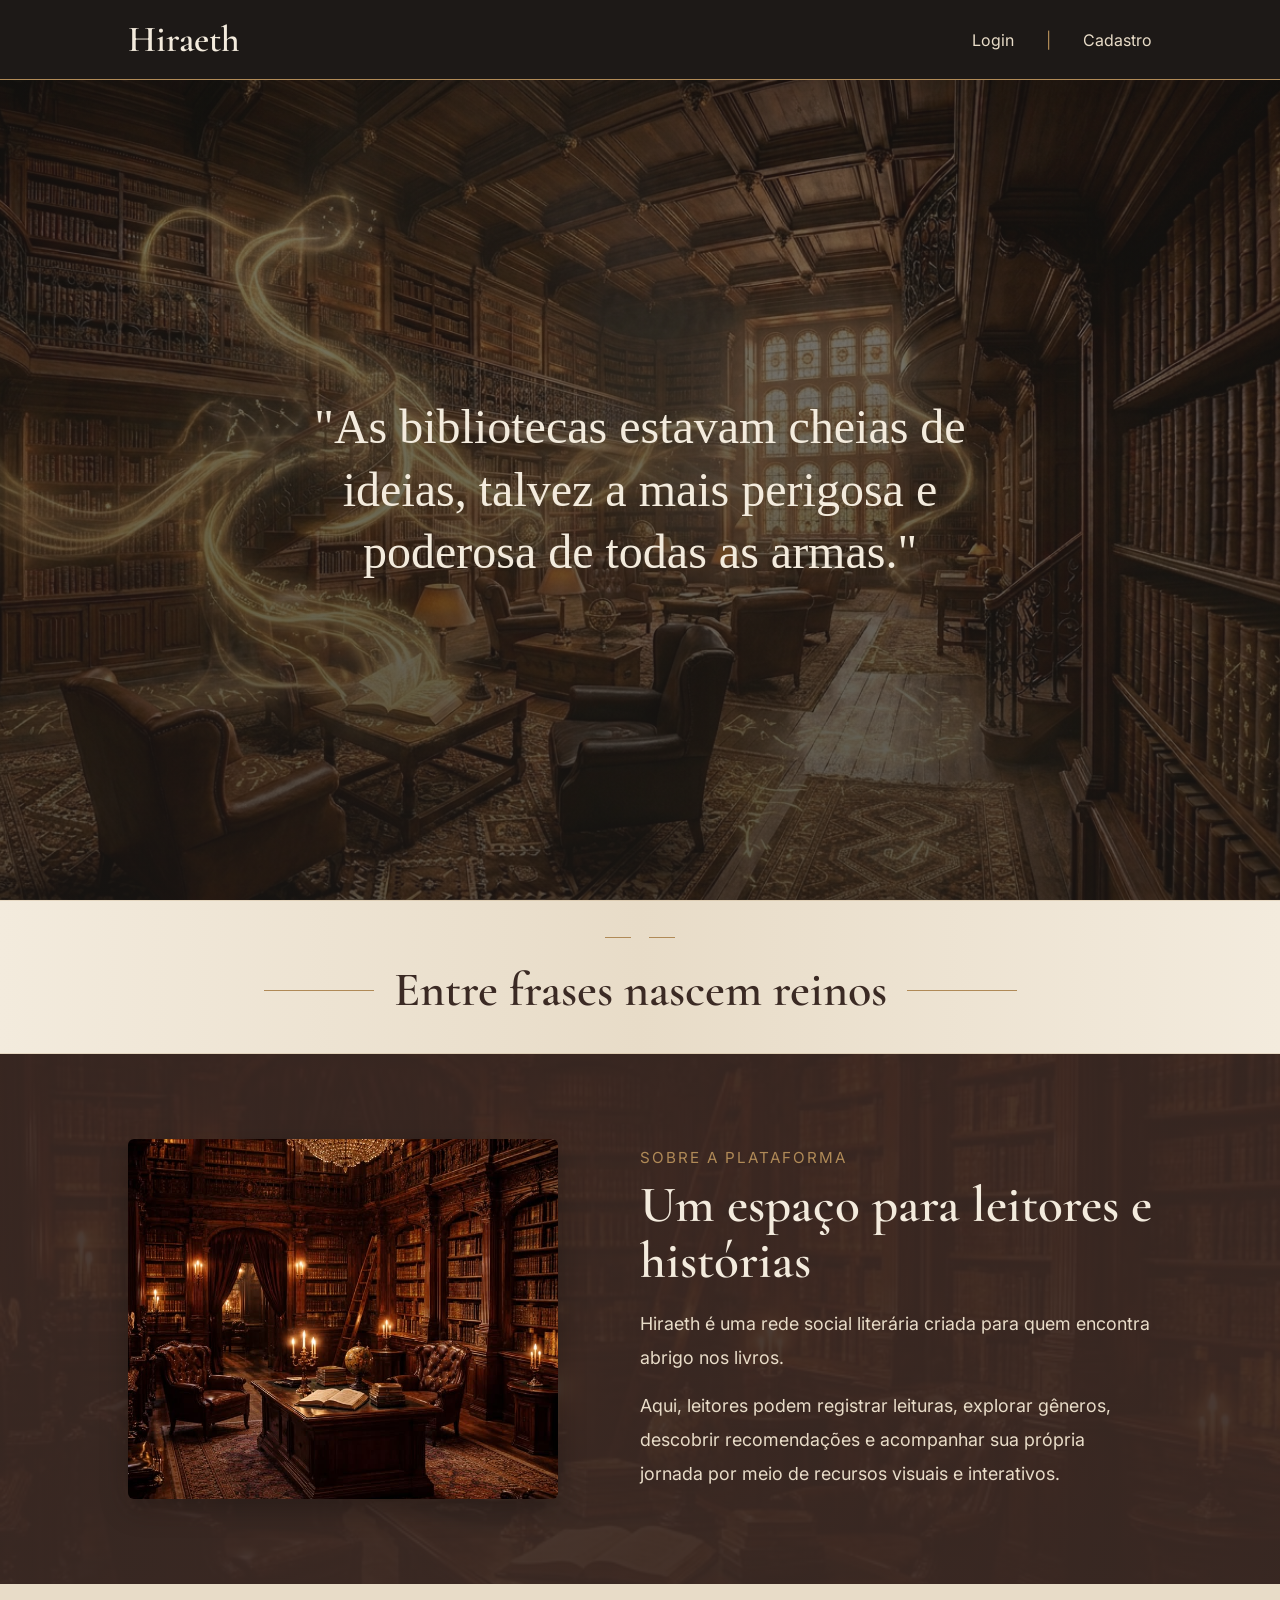
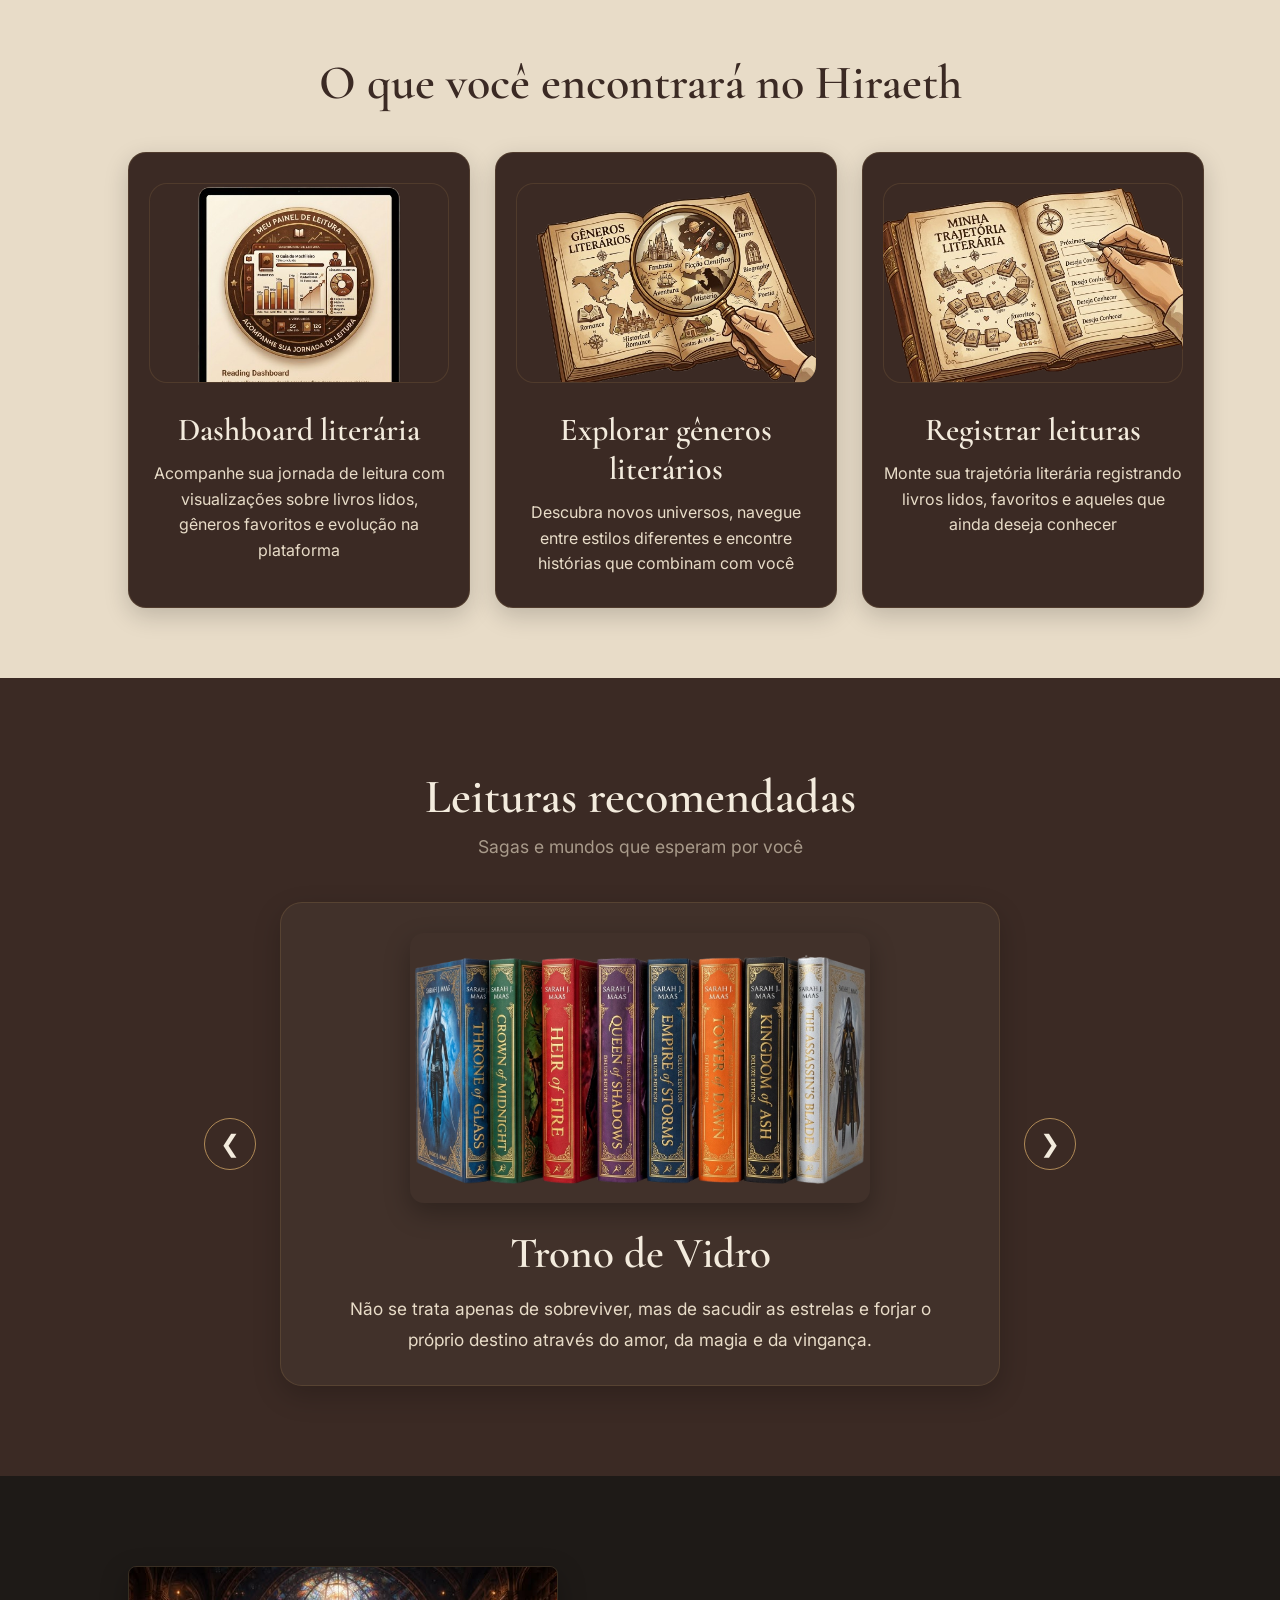
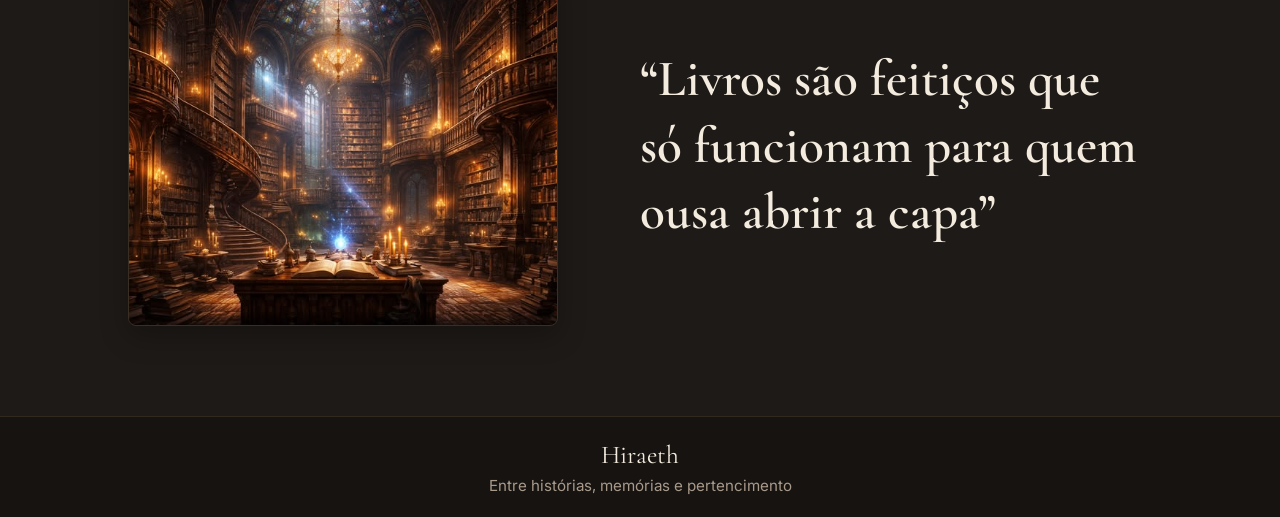
==== public/index.html @ b59e054d "Projeto individual" ====
<!DOCTYPE html>
<html lang="en">

<head>
  <meta charset="UTF-8">
  <meta http-equiv="X-UA-Compatible" content="IE=edge">
  <meta name="viewport" content="width=device-width, initial-scale=1.0">

  <title>Hiraeth</title>



  <script src="./js/sessao.js"></script>

  <link rel="stylesheet" href="./css/estilo.css">
  <link rel="icon" href="./assets/icon/favicon(Hiraeth).png">
  <link rel="preconnect" href="https://fonts.gstatic.com">
</head>

<body>
<div class="header">
  <div class="container">
    <a href="index.html" class="logo_link">
      <h1 class="titulo">Hiraeth</h1>
    </a>

    <ul class="navbar">
      <li>
        <a href="login.html">Login</a>
      </li>
      <li>|</li>
      <li>
        <a href="cadastro.html">Cadastro</a>
      </li>
    </ul>
  </div>
</div>

  <div class="hero">
    <div class="container">
      <p>"As bibliotecas estavam cheias de ideias, talvez a mais perigosa e poderosa de todas as armas."</p>
    </div>
  </div>

  <div class="phrase">
    <div class="phrase-detail"></div>
    <div class="container">
      <div class="phrase-line"></div>
      <h3>Entre frases nascem reinos</h3>
      <div class="phrase-line"></div>
    </div>
  </div>

  <div class="about">
    <div class="container about-content">
      <div class="about-image">
        <img src="./assets/imgs/biblioteca 1.jpg">
      </div>

      <div class="about-text">
        <span class="about-tag">sobre a plataforma</span>
        <h2>Um espaço para leitores e histórias</h2>
        <p>
          Hiraeth é uma rede social literária criada para quem encontra abrigo nos livros.
        </p>
        <p>
          Aqui, leitores podem registrar leituras, explorar gêneros, descobrir recomendações
          e acompanhar sua própria jornada por meio de recursos visuais e interativos.
        </p>
      </div>
    </div>
  </div>

  <div class="social">
    <div class="container">
      <div class="social_header">
        <h2>O que você encontrará no Hiraeth</h2>
      </div>
      <div class="boxes">
        <div class="box">
          <div class="dashboard_img"></div>
          <h4>Dashboard literária</h4>
          <p>Acompanhe sua jornada de leitura com visualizações sobre livros lidos,
            gêneros favoritos e evolução na plataforma</p>
        </div>
        <div class="box">
          <div class="genero_img"></div>
          <h4>Explorar gêneros literários</h4>
          <p>Descubra novos universos, navegue entre estilos diferentes e encontre
            histórias que combinam com você</p>
        </div>
        <div class="box">
          <div class="register_img"></div>
          <h4>Registrar leituras</h4>
          <p>Monte sua trajetória literária registrando livros lidos, favoritos e
            aqueles que ainda deseja conhecer</p>
        </div>
      </div>
    </div>
  </div>

  <div class="recommended">
    <div class="container">
      <div class="recommended_header">
        <h2>Leituras recomendadas</h2>
        <p>Sagas e mundos que esperam por você</p>
      </div>

      <div class="carousel">
        <button class="carousel_btn" onclick="voltar()">&#10094;</button>

        <div class="recommended_card">
          <img id="book_image" src="./assets/imgs/trono de vidro 1.jpg" alt="Saga recomendada">
          <h3 id="book_title">Trono de Vidro</h3>
          <p id="book_description">
            Não se trata apenas de sobreviver, mas de sacudir as estrelas e forjar o próprio destino através do amor, da
            magia e da vingança.
          </p>
        </div>

        <button class="carousel_btn" onclick="avancar()">&#10095;</button>
      </div>
    </div>
  </div>

  <div class="impact_phrase">
    <div class="container impact_layout">
      <div class="impact_image">
        <img src="./assets/imgs/img2.jpeg" alt="Biblioteca com atmosfera mágica">
      </div>

      <div class="impact_text">
        <h2>“Livros são feitiços que só funcionam para quem ousa abrir a capa”</h2>
      </div>
    </div>
  </div>

  <div class="footer">
    <div class="container">
      <p class="footer-brand">Hiraeth</p>
      <p class="footer-phrase">Entre histórias, memórias e pertencimento</p>
    </div>
  </div>
</body>

<script src="./js/carousel.js"></script>

</html>
---- public/css/estilo.css ----
@import url('https://fonts.googleapis.com/css2?family=Cormorant+Garamond:wght@400;500;600;700&family=Inter:wght@300;400;500;600&display=swap');

:root {
  --brown-dark: #3B2A24;
  --brown-medium: #5A4034;
  --parchment: #E8DCC8;
  --parchment-light: #F3EBDD;
  --soft-black: #1E1A17;
  --aged-gold: #B08A57;
  --gold-light: #C9A46A;
  --wine: #6B2D3A;
  --deep-green: #2F4A3C;
  --text-muted: #A89A8A;

  --tamanho-header: 80px;
  --tamanho-hero: calc(100vh - var(--tamanho-header));
  --tamanho-footer: 100px;
}

* {
  margin: 0;
  padding: 0;
  box-sizing: border-box;
}

body {
  font-family: 'Inter', 'Segoe UI', Tahoma, Geneva, Verdana, sans-serif;
  background-color: var(--soft-black);
  color: var(--parchment-light);
}

h1,
h2,
h3,
h4 {
  font-family: 'Cormorant Garamond', Georgia, 'Times New Roman', serif;
  font-weight: 600;
}

a {
  text-decoration: none;
  color: inherit;
}

.container {
  display: flex;
  width: 80%;
  margin: auto;
}

/* HEADER */

.header {
  height: var(--tamanho-header);
  background-color: rgba(30, 26, 23, 0.96);
  border-bottom: 1px solid var(--aged-gold);
}

.header .container {
  justify-content: space-between;
  align-items: center;
  height: 100%;
}

.logo_link {
  text-decoration: none;
  color: inherit;
  display: flex;
  align-items: center;
}

.titulo {
  color: var(--parchment-light);
  font-size: 2.3rem;
  font-weight: 600;
  margin: 0;
  transition: 0.3s;
}

.logo_link:hover .titulo {
  color: var(--aged-gold);
}

.navbar {
  width: 180px;
  display: flex;
  justify-content: space-between;
  align-items: center;
  list-style: none;
  color: var(--aged-gold);
}

.header a {
  transition: 0.3s;
  color: var(--parchment);
}

.header a:hover {
  color: var(--aged-gold);
}

.hero .container p {
  font-family: 'Cinzel', serif;
}

/* HERO */

.hero {
  min-height: var(--tamanho-hero);
  background-image:
    linear-gradient(rgba(30, 26, 23, 0.58), rgba(30, 26, 23, 0.72)),
    url('../assets/imgs/biblioteca\ 6.png');
  background-size: cover;
  background-position: center;
  background-repeat: no-repeat;
  display: flex;
}

.hero .container {
  min-height: var(--tamanho-hero);
  justify-content: center;
  align-items: center;
  text-align: center;
}

.hero .container p {
  width: 70%;
  font-size: 3rem;
  line-height: 1.3;
  color: var(--parchment-light);
}

/* PHRASE */

.phrase {
  background: linear-gradient(to right, #f3ebdd, #e8dcc8, #f3ebdd);
  color: var(--brown-dark);
  padding: 28px 0 34px;
  border-top: 1px solid rgba(176, 138, 87, 0.2);
  border-bottom: 1px solid rgba(176, 138, 87, 0.2);
  position: relative;
}

.phrase .container {
  justify-content: center;
  align-items: center;
  gap: 20px;
}

.phrase h3 {
  font-size: 3rem;
  text-align: center;
  white-space: nowrap;
}

.phrase-line {
  width: 110px;
  height: 1px;
  background-color: var(--aged-gold);
}

.phrase-detail {
  width: 70px;
  height: 18px;
  margin: 0 auto 14px;
  position: relative;
}

.phrase-detail::before,
.phrase-detail::after {
  content: "";
  position: absolute;
  top: 8px;
  width: 26px;
  height: 1px;
  background-color: var(--aged-gold);
}

.phrase-detail::before {
  left: 0;
}

.phrase-detail::after {
  right: 0;
}

.phrase-detail {
  border-bottom: 2px solid transparent;
}

.phrase-detail::marker {
  display: none;
}

/* ABOUT */

.about {
  background:
    linear-gradient(rgba(59, 42, 36, 0.9), rgba(59, 42, 36, 0.94)),
    url('../assets/imgs/biblioteca\ 1.jpg');
  background-size: cover;
  background-position: center;
  padding: 85px 0;
}

.about-content {
  justify-content: space-between;
  align-items: center;
  gap: 50px;
}

.about-image {
  width: 42%;
}

.about-image img {
  width: 100%;
  height: 360px;
  object-fit: cover;
  border-radius: 6px;
  display: block;
  box-shadow: 0 10px 28px rgba(0, 0, 0, 0.28);
}

.about-text {
  width: 50%;
  text-align: left;
}

.about-tag {
  display: inline-block;
  margin-bottom: 10px;
  color: var(--aged-gold);
  font-size: 0.95rem;
  text-transform: uppercase;
  letter-spacing: 2px;
}

.about-text h2 {
  font-size: 3.2rem;
  margin-bottom: 18px;
  color: var(--parchment-light);
  line-height: 1.1;
}

.about-text p {
  font-size: 1.12rem;
  line-height: 1.9;
  color: var(--parchment);
  max-width: 520px;
}

.about-text p+p {
  margin-top: 14px;
}

/* SOCIAL / FUNCIONALIDADES */

.social {
  background-color: var(--parchment);
  padding: 70px 0;
}

.social .container {
  flex-direction: column;
  align-items: center;
  justify-content: center;
}

.social_header {
  width: 100%;
  text-align: center;
  margin-bottom: 40px;
}

.social_header h2 {
  font-size: 3rem;
  color: var(--brown-dark);
}

.boxes {
  width: 100%;
  display: flex;
  justify-content: space-between;
  gap: 25px;
}

.box {
  flex: 1;
  background-color: var(--brown-dark);
  color: var(--parchment-light);
  border-radius: 18px;
  padding: 30px 20px;
  text-align: center;
  border: 1px solid rgba(176, 138, 87, 0.18);
  box-shadow: 0 8px 24px rgba(0, 0, 0, 0.18);
  display: flex;
  flex-direction: column;
  align-items: center;
}

.box h4 {
  font-size: 2rem;
  margin: 12px 0;
}

.box p {
  color: var(--parchment);
  line-height: 1.6;
  font-size: 1rem;
}

/* IMAGEM DOS CARDS */

.dashboard_img,
.genero_img,
.register_img {
  width: 300px;
  height: 200px;
  border-radius: 18px;
  margin-bottom: 15px;
  background-size: cover;
  background-position: center;
  background-repeat: no-repeat;
  border: 1px solid rgba(176, 138, 87, 0.18);
}

.dashboard_img {
  background-image: url('../assets/icon/icone\ \ dash.png');
}

.genero_img {
  background-image: url('../assets/icon/lupa.png');
}

.register_img {
  background-image: url('../assets/icon/registro.png');
}

/* RECOMMENDED */

.recommended {
  background-color: var(--brown-dark);
  padding: 90px 0;
}

.recommended .container {
  flex-direction: column;
  align-items: center;
  justify-content: center;
}

.recommended_header {
  width: 100%;
  text-align: center;
  margin-bottom: 45px;
}

.recommended_header h2 {
  font-size: 3rem;
  color: var(--parchment-light);
  margin-bottom: 10px;
}

.recommended_header p {
  color: var(--text-muted);
  font-size: 1.1rem;
}

.carousel {
  width: 100%;
  display: flex;
  align-items: center;
  justify-content: center;
  gap: 24px;
}

.carousel_btn {
  width: 52px;
  height: 52px;
  border-radius: 50%;
  border: 1px solid var(--aged-gold);
  background-color: transparent;
  color: var(--parchment-light);
  font-size: 1.5rem;
  cursor: pointer;
  transition: 0.3s;
  flex-shrink: 0;
}

.carousel_btn:hover {
  background-color: var(--aged-gold);
  color: var(--soft-black);
}

.recommended_card {
  width: 100%;
  max-width: 720px;
  background-color: rgba(232, 220, 200, 0.04);
  border: 1px solid rgba(176, 138, 87, 0.2);
  border-radius: 22px;
  padding: 30px;
  text-align: center;
  box-shadow: 0 10px 28px rgba(0, 0, 0, 0.2);
}

.recommended_card img {
  width: 100%;
  max-width: 460px;
  height: 270px;
  object-fit: cover;
  object-position: center;
  border-radius: 14px;
  display: block;
  margin: 0 auto 24px auto;
  box-shadow: 0 10px 26px rgba(0, 0, 0, 0.28);
}

.recommended_card h3 {
  font-size: 2.7rem;
  color: var(--parchment-light);
  margin-bottom: 14px;
}

.recommended_card p {
  max-width: 600px;
  margin: 0 auto;
  font-size: 1.08rem;
  line-height: 1.8;
  color: var(--parchment);
}

/* IMPACT PHRASE */

.impact_phrase {
  background-color: var(--soft-black);
  padding: 90px 0;
}

.impact_layout {
  justify-content: space-between;
  align-items: center;
  gap: 50px;
}

.impact_image {
  width: 42%;
}

.impact_image img {
  width: 100%;
  height: 360px;
  object-fit: cover;
  display: block;
  border-radius: 8px;
  box-shadow: 0 10px 28px rgba(0, 0, 0, 0.28);
  border: 1px solid rgba(176, 138, 87, 0.18);
}

.impact_text {
  width: 50%;
  text-align: left;
}

.impact_tag {
  display: inline-block;
  margin-bottom: 14px;
  color: var(--aged-gold);
  text-transform: uppercase;
  letter-spacing: 2px;
  font-size: 0.9rem;
}

.impact_text h2 {
  font-size: 3.2rem;
  line-height: 1.3;
  color: var(--parchment-light);
}

/* FOOTER */

.footer {
  background-color: #161311;
  padding: 22px 0;
  border-top: 1px solid rgba(176, 138, 87, 0.18);
}

.footer .container {
  flex-direction: column;
  justify-content: center;
  align-items: center;
  text-align: center;
  gap: 6px;
}

.footer-brand {
  font-family: 'Cormorant Garamond', serif;
  font-size: 1.6rem;
  color: var(--parchment-light);
}

.footer-phrase {
  font-size: 0.95rem;
  color: var(--text-muted);
}

/* RESPONSIVIDADE */

@media (max-width: 1024px) {

  .hero .container p,
  .about-text,
  .impact_phrase h2 {
    width: 85%;
  }

  .carousel .box {
    width: 75%;
  }
}

@media (max-width: 768px) {
  .header {
    height: auto;
    padding: 15px 0;
  }

  .header .container {
    flex-direction: column;
    gap: 15px;
  }

  .navbar {
    width: 100%;
    justify-content: center;
    gap: 12px;
    flex-wrap: wrap;
  }

  .hero {
    min-height: 70vh;
  }

  .hero .container {
    min-height: 70vh;
    padding: 50px 0;
  }

  .hero .container p {
    width: 100%;
    font-size: 2.2rem;
  }

  .phrase h3,
  .about-text h2,
  .social_header h2,
  .recommended_header h2,
  .impact_phrase h2,
  .footer h2 {
    font-size: 2.2rem;
  }

  .about-text {
    width: 100%;
  }

  .boxes {
    flex-direction: column;
  }

  .carousel {
    flex-direction: column;
  }

  .carousel .box {
    width: 100%;
  }

  .impact_phrase h2 {
    width: 100%;
  }
}










/* LOGIN */

.login {
  height: var(--tamanho-login);
  background-image: url('../assets/imgs/bg-jelly-fish-para-home.png');
  background-size: cover;
}

.login .container {
  justify-content: center;
  align-items: center;
  height: 100%;
}

.card {
  width: 50%;
  background-color: #e5e5e5;
  border-radius: 10px;
  display: flex;
  align-items: center;
  justify-content: space-evenly;
  color: palevioletred;
  flex-direction: column;
  height: fit-content;
  padding: 20px 0;
}

.card h2 {
  margin: 0;
  font-size: 30px;
}

.formulario {
  display: flex;
  height: 90%;
  width: 80%;
  justify-content: space-around;
  flex-direction: column;
}

.formulario span {
  font-size: 15px;
  font-weight: 800;
}

.formulario input {
  border: 2px solid #32b9cd;
  text-align: center;
  border-radius: 10px;
  margin: 0;
}

.formulario select {
  border: 2px solid #32b9cd;
  background-color: white;
  color: gray;
  height: 36px;
  text-align: center;
  border-radius: 10px;
  margin: 0;
}

.campo {
  display: flex;
  flex-direction: column;
  justify-content: start;
  padding: 5px 0;
}

.botao {
  cursor: pointer;
  font-family: "Barlow", sans-serif;
  border: 0;
  border-radius: 5px;
  font-weight: 600;
  font-size: 18px;
  color: #fff;
  background-color: #ED145B;
  width: 120px;
  height: 30px;
  align-self: center;
  margin-top: 20px;
}

.loading-div {
  width: 50px;
  display: none;
}

.loading-div img {
  height: 50px;
  width: 50px;
}

#div_erros_login {
  display: none
}

/* FORMULARIO */

.alerta_erro {
  display: flex;
  justify-content: flex-end;
}

.card_erro {
  display: none;
  background-color: #fff;
  color: black;
  width: 230px;
  position: fixed;
  border-radius: 4px;
  border: #ED145B 3px solid;
  padding: 10px;
  margin-right: 10%;
}

.card_erro #mensagem_erro {
  font-weight: 500;
  font-size: 20px;
}

.formulario .tipo_campo {
  font-size: 20px;
  font-weight: 600 !important;
}

.formulario {
  display: flex;
  flex-direction: column;
}

input {
  margin-bottom: 10px;
  border: 2px solid #32b9cd;
  padding: 10px;
  text-align: center;
  border-radius: 10px;
}

.btn {
  font-family: "Barlow", sans-serif;
  border: 0;
  border-radius: 5px;
  font-weight: 600;
  font-size: 18px;
  padding: 10px 15px;
  color: white;
  background-color: #ED145B;
  width: 120px;
  align-self: center;
  margin-top: 5px;
}

.loading-div {
  width: 50px;
  margin: auto;
  display: none;
}

.loading-div img {
  height: 50px;
  width: 50px;
}

/* SIMULADOR */

.simulador {
  color: white;
}

.simulador .container {
  flex-direction: column;
  overflow: scroll;
  height: var(--tamanho-simulador);
}

/* ALERTA */

#alerta {
  position: absolute;
  right: 0;
  bottom: 0;
}

.mensagem-alarme {
  background-color: white;
  border-radius: 5px;
  width: 300px;
  height: 80px;
  margin: 10px;
  padding: 10px 0;
  display: flex;
  justify-content: space-evenly;
  align-items: center;
}

.mensagem-alarme h3 {
  font-size: 14px;
  margin: 0;
}

.mensagem-alarme .informacao {
  width: 66%;
}

.alarme-sino {
  width: 48px;
  height: 48px;
  animation-name: bell;
  animation-duration: 4s;
  background-image: url('https://cdn-icons-png.flaticon.com/512/1157/1157000.png');
  background-size: cover;
  animation-iteration-count: infinite;
}

@keyframes bell {
  0% {
    transform: rotate(25deg)
  }

  25% {
    transform: rotate(-25deg)
  }

  50% {
    transform: rotate(25deg)
  }

  75% {
    transform: rotate(-25deg)
  }

  100% {
    transform: rotate(25deg)
  }
}
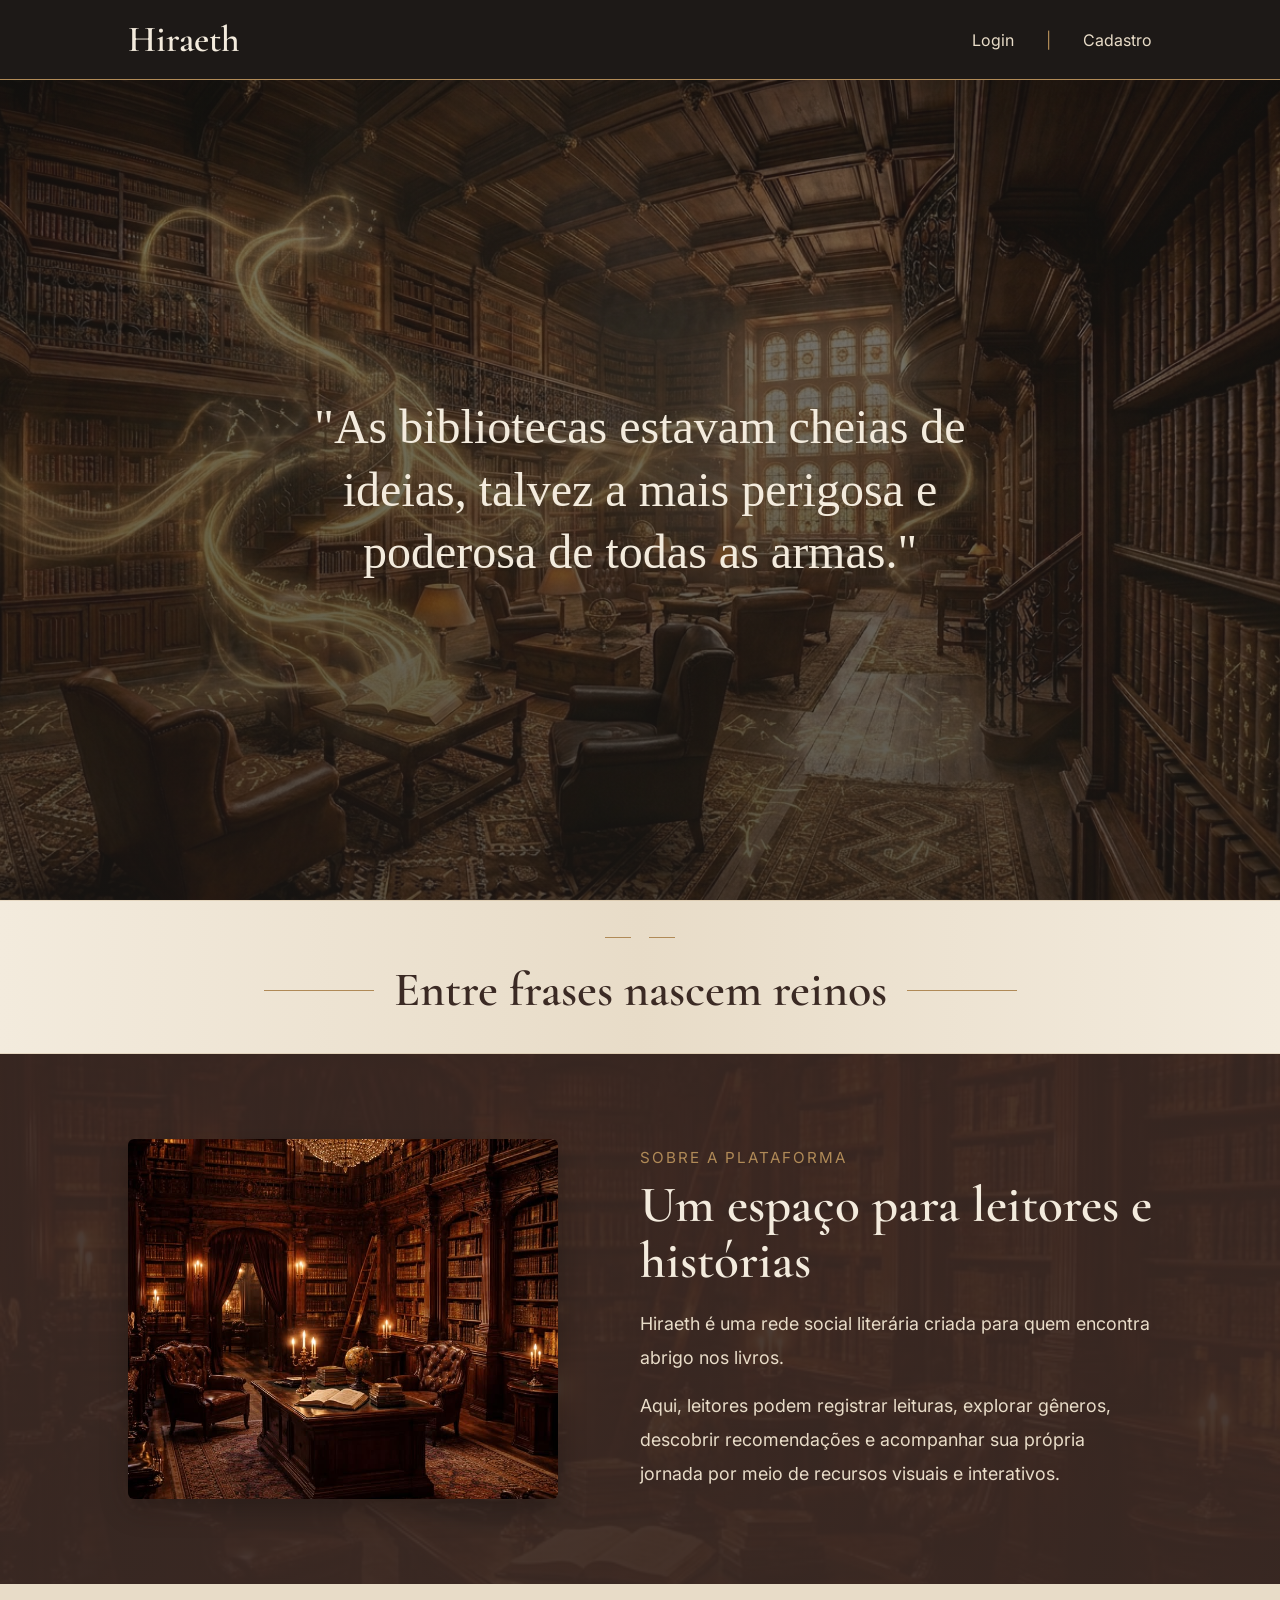
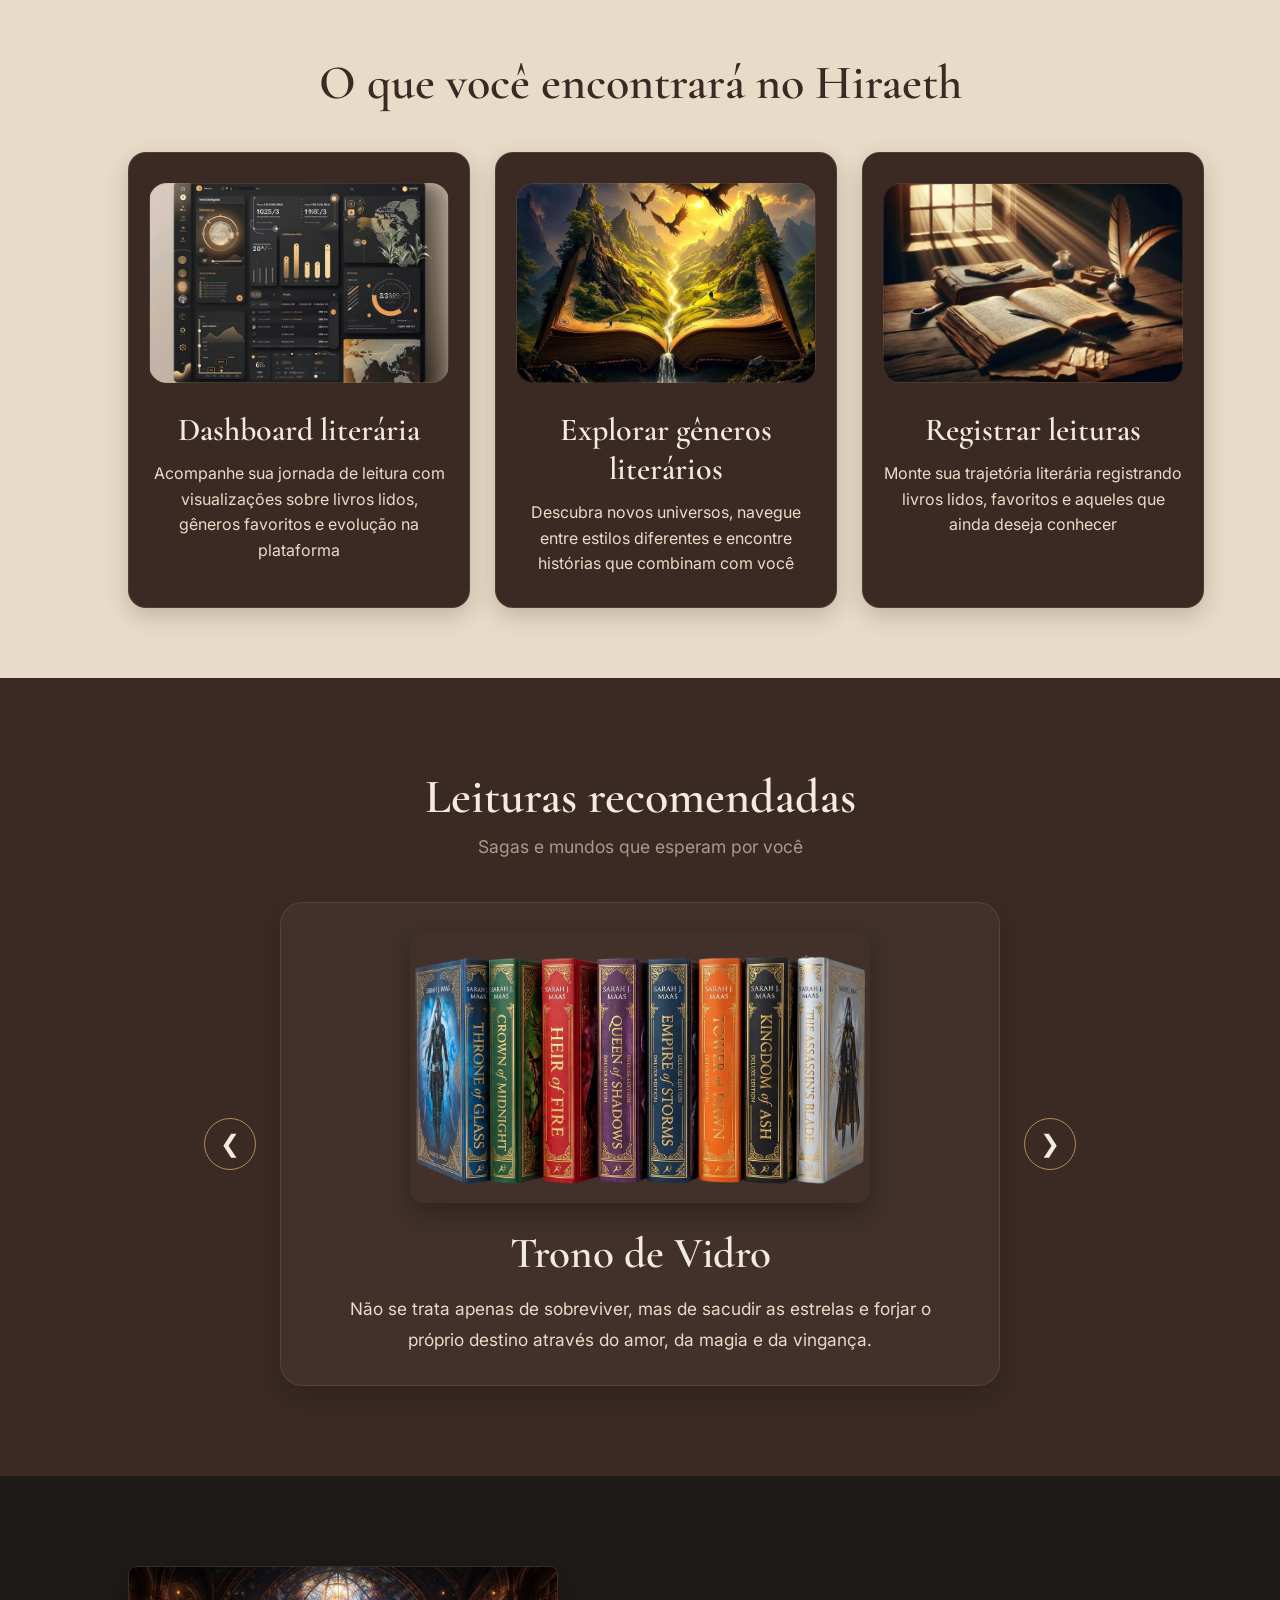
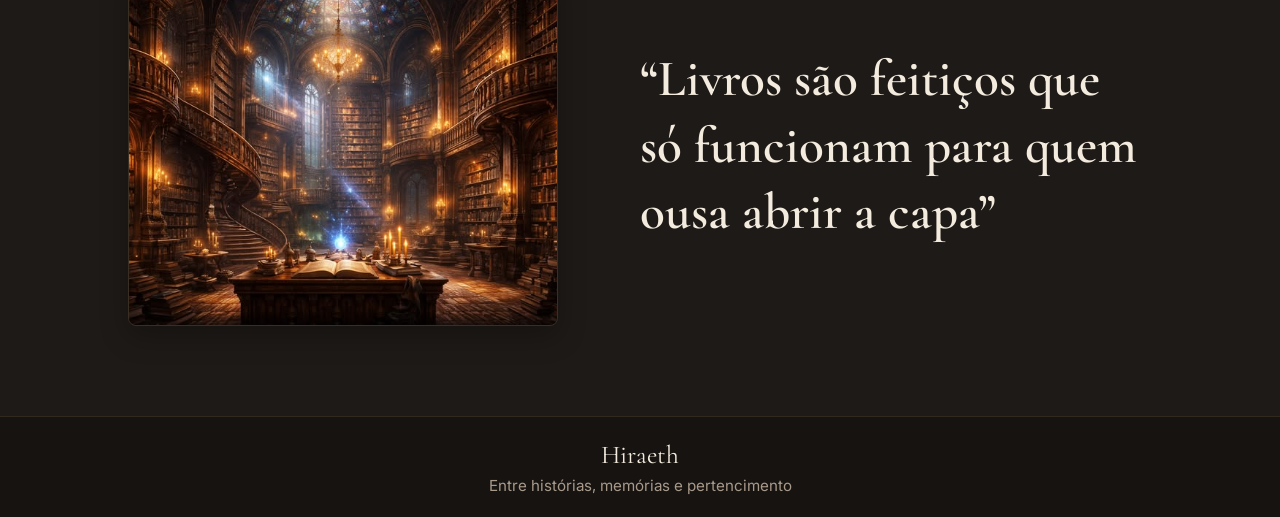
==== commit dfab1e8e: "adicionando rotas, esquema de gameficação, e relação de tabela" ====
--- a/public/index.html
+++ b/public/index.html
@@ -1,3 +1,5 @@
+<!-- Apresentação da identidade visual da plataforma -->
+
 <!DOCTYPE html>
 <html lang="en">
 
@@ -6,41 +8,44 @@
   <meta http-equiv="X-UA-Compatible" content="IE=edge">
   <meta name="viewport" content="width=device-width, initial-scale=1.0">
 
-  <title>Hiraeth</title>
+  <title>Hiraeth | Home</title>
 
 
 
   <script src="./js/sessao.js"></script>
 
   <link rel="stylesheet" href="./css/estilo.css">
-  <link rel="icon" href="./assets/icon/favicon(Hiraeth).png">
+  <link rel="icon" href="./assets/icon/hiraethicon.jpeg">
   <link rel="preconnect" href="https://fonts.gstatic.com">
 </head>
 
 <body>
-<div class="header">
-  <div class="container">
-    <a href="index.html" class="logo_link">
-      <h1 class="titulo">Hiraeth</h1>
-    </a>
+  <div class="header">
+    <div class="container">
+      <a href="index.html" class="logo_link">
+        <h1 class="titulo">Hiraeth</h1>
+      </a>
 
-    <ul class="navbar">
-      <li>
-        <a href="login.html">Login</a>
-      </li>
-      <li>|</li>
-      <li>
-        <a href="cadastro.html">Cadastro</a>
-      </li>
-    </ul>
+      <ul class="navbar">
+        <li>
+          <a href="login.html">Login</a>
+        </li>
+        <li>|</li>
+        <li>
+          <a href="cadastro.html">Cadastro</a>
+        </li>
+      </ul>
+    </div>
   </div>
-</div>
 
   <div class="hero">
     <div class="container">
       <p>"As bibliotecas estavam cheias de ideias, talvez a mais perigosa e poderosa de todas as armas."</p>
     </div>
   </div>
+
+
+  <!-- Transição entre a parte inicial e a sessão "sobre" -->
 
   <div class="phrase">
     <div class="phrase-detail"></div>
@@ -51,6 +56,9 @@
     </div>
   </div>
 
+
+
+  <!-- Seção que explica o que é a plataforma -->
   <div class="about">
     <div class="container about-content">
       <div class="about-image">
@@ -70,6 +78,9 @@
       </div>
     </div>
   </div>
+
+
+  <!-- Apresentação dos principais recursos que a plataforma irá oferecer -->
 
   <div class="social">
     <div class="container">
@@ -99,6 +110,8 @@
     </div>
   </div>
 
+  <!-- Recomendações de leitura -->
+
   <div class="recommended">
     <div class="container">
       <div class="recommended_header">
@@ -123,6 +136,9 @@
     </div>
   </div>
 
+
+  <!-- Frase de impacto -->
+
   <div class="impact_phrase">
     <div class="container impact_layout">
       <div class="impact_image">
@@ -135,14 +151,18 @@
     </div>
   </div>
 
+  <!-- Encerramento -->
+
   <div class="footer">
     <div class="container">
       <p class="footer-brand">Hiraeth</p>
       <p class="footer-phrase">Entre histórias, memórias e pertencimento</p>
     </div>
   </div>
+  
+  <script src="./js/carousel.js"></script>
+
 </body>
 
-<script src="./js/carousel.js"></script>
 
 </html>
--- a/public/css/estilo.css
+++ b/public/css/estilo.css
@@ -1,3 +1,5 @@
+/* Importação de fonte e criação de variáveis */
+
 @import url('https://fonts.googleapis.com/css2?family=Cormorant+Garamond:wght@400;500;600;700&family=Inter:wght@300;400;500;600&display=swap');
 
 :root {
@@ -15,7 +17,20 @@
   --tamanho-header: 80px;
   --tamanho-hero: calc(100vh - var(--tamanho-header));
   --tamanho-footer: 100px;
-}
+
+  --bg-color: var(--soft-black);
+  --border-color: var(--brown-dark);
+  --title-font: "Cormorant Garamond", serif;
+  --body-font: "Inter", sans-serif;
+  --side-title: var(--aged-gold);
+  --button: var(--wine);
+  --main-text: var(--parchment-light);
+  --secondary-text: var(--text-muted);
+  --card-bg: rgba(243, 235, 221, 0.05);
+}
+
+
+/* Define configuração global, remove margens e espaçamentos padrões do navegador */
 
 * {
   margin: 0;
@@ -42,14 +57,16 @@
   color: inherit;
 }
 
+
+/* centraliza o conteúdo e limita a largura para 80% da tela. */
 .container {
   display: flex;
   width: 80%;
   margin: auto;
 }
 
-/* HEADER */
-
+
+/* Estilização do header */
 .header {
   height: var(--tamanho-header);
   background-color: rgba(30, 26, 23, 0.96);
@@ -99,11 +116,11 @@
   color: var(--aged-gold);
 }
 
+
+/* Estlização da primeira seção (hero) */
 .hero .container p {
   font-family: 'Cinzel', serif;
 }
-
-/* HERO */
 
 .hero {
   min-height: var(--tamanho-hero);
@@ -130,8 +147,8 @@
   color: var(--parchment-light);
 }
 
-/* PHRASE */
-
+
+/* Estilização da frase que separa a hero da seção "sobre" */
 .phrase {
   background: linear-gradient(to right, #f3ebdd, #e8dcc8, #f3ebdd);
   color: var(--brown-dark);
@@ -192,8 +209,8 @@
   display: none;
 }
 
-/* ABOUT */
-
+
+/* Seção "sobre" */
 .about {
   background:
     linear-gradient(rgba(59, 42, 36, 0.9), rgba(59, 42, 36, 0.94)),
@@ -254,8 +271,8 @@
   margin-top: 14px;
 }
 
-/* SOCIAL / FUNCIONALIDADES */
-
+
+/* Seção que mostra as funcionaldiades da plataforma */
 .social {
   background-color: var(--parchment);
   padding: 70px 0;
@@ -310,7 +327,6 @@
   font-size: 1rem;
 }
 
-/* IMAGEM DOS CARDS */
 
 .dashboard_img,
 .genero_img,
@@ -326,19 +342,19 @@
 }
 
 .dashboard_img {
-  background-image: url('../assets/icon/icone\ \ dash.png');
+  background-image: url('../assets/icon/dashboardicon.jpg');
 }
 
 .genero_img {
-  background-image: url('../assets/icon/lupa.png');
+  background-image: url('../assets/icon/exploreicon.jpg');
 }
 
 .register_img {
-  background-image: url('../assets/icon/registro.png');
-}
-
-/* RECOMMENDED */
-
+  background-image: url('../assets/icon/registrericon.jpg');
+}
+
+
+/* Seção de recomendação */
 .recommended {
   background-color: var(--brown-dark);
   padding: 90px 0;
@@ -430,8 +446,8 @@
   color: var(--parchment);
 }
 
-/* IMPACT PHRASE */
-
+
+/* Frase de impacti que antecede o footer */
 .impact_phrase {
   background-color: var(--soft-black);
   padding: 90px 0;
@@ -477,8 +493,8 @@
   color: var(--parchment-light);
 }
 
-/* FOOTER */
-
+
+/* Seção final */
 .footer {
   background-color: #161311;
   padding: 22px 0;
@@ -504,326 +520,128 @@
   color: var(--text-muted);
 }
 
-/* RESPONSIVIDADE */
-
-@media (max-width: 1024px) {
-
-  .hero .container p,
-  .about-text,
-  .impact_phrase h2 {
-    width: 85%;
-  }
-
-  .carousel .box {
-    width: 75%;
-  }
-}
-
-@media (max-width: 768px) {
-  .header {
-    height: auto;
-    padding: 15px 0;
-  }
-
-  .header .container {
-    flex-direction: column;
-    gap: 15px;
-  }
-
-  .navbar {
-    width: 100%;
-    justify-content: center;
-    gap: 12px;
-    flex-wrap: wrap;
-  }
-
-  .hero {
-    min-height: 70vh;
-  }
-
-  .hero .container {
-    min-height: 70vh;
-    padding: 50px 0;
-  }
-
-  .hero .container p {
-    width: 100%;
-    font-size: 2.2rem;
-  }
-
-  .phrase h3,
-  .about-text h2,
-  .social_header h2,
-  .recommended_header h2,
-  .impact_phrase h2,
-  .footer h2 {
-    font-size: 2.2rem;
-  }
-
-  .about-text {
-    width: 100%;
-  }
-
-  .boxes {
-    flex-direction: column;
-  }
-
-  .carousel {
-    flex-direction: column;
-  }
-
-  .carousel .box {
-    width: 100%;
-  }
-
-  .impact_phrase h2 {
-    width: 100%;
-  }
-}
-
-
-
-
-
-
-
-
-
-
-/* LOGIN */
-
+/* Estilização do login e cadastro */
 .login {
-  height: var(--tamanho-login);
-  background-image: url('../assets/imgs/bg-jelly-fish-para-home.png');
+  min-height: calc(100vh - var(--tamanho-header) - var(--tamanho-footer));
+  background-image:
+    linear-gradient(rgba(30, 26, 23, 0.65), rgba(30, 26, 23, 0.78)),
+    url('../assets/imgs/biblioteca\ 6.png');
   background-size: cover;
+  background-position: center;
+  background-repeat: no-repeat;
+  display: flex;
 }
 
 .login .container {
   justify-content: center;
   align-items: center;
-  height: 100%;
-}
-
-.card {
-  width: 50%;
-  background-color: #e5e5e5;
-  border-radius: 10px;
-  display: flex;
-  align-items: center;
-  justify-content: space-evenly;
-  color: palevioletred;
+  min-height: calc(100vh - var(--tamanho-header) - var(--tamanho-footer));
+}
+
+.card-login,
+.card-cadastro {
+  width: 100%;
+  max-width: 560px;
+  background: rgba(243, 235, 221, 0.96);
+  border: 1px solid rgba(176, 138, 87, 0.25);
+  border-radius: 18px;
+  display: flex;
   flex-direction: column;
-  height: fit-content;
-  padding: 20px 0;
-}
-
-.card h2 {
+  align-items: center;
+  padding: 38px 32px;
+  box-shadow: 0 12px 32px rgba(0, 0, 0, 0.25);
+}
+
+.card-login h2,
+.card-cadastro h2 {
+  margin: 0 0 12px 0;
+  font-size: 2.6rem;
+  color: var(--brown-dark);
+  text-align: center;
+}
+
+.login-subtitle {
+  margin: 0 0 24px 0;
+  color: var(--brown-medium);
+  font-size: 1rem;
+  text-align: center;
+}
+
+.formulario {
+  display: flex;
+  width: 100%;
+  flex-direction: column;
+  gap: 18px;
+}
+
+.campo {
+  display: flex;
+  flex-direction: column;
+  gap: 8px;
+}
+
+.campo span {
+  font-size: 0.95rem;
+  font-weight: 700;
+  color: var(--brown-dark);
+  letter-spacing: 0.5px;
+}
+
+.formulario input {
+  width: 100%;
+  border: 1px solid rgba(176, 138, 87, 0.45);
+  background-color: #fffaf3;
+  color: var(--soft-black);
+  padding: 8px 8px;
+  border-radius: 12px;
+  font-size: 1rem;
+  outline: none;
+  transition: 0.3s;
   margin: 0;
-  font-size: 30px;
-}
-
-.formulario {
-  display: flex;
-  height: 90%;
-  width: 80%;
-  justify-content: space-around;
-  flex-direction: column;
-}
-
-.formulario span {
-  font-size: 15px;
-  font-weight: 800;
-}
-
-.formulario input {
-  border: 2px solid #32b9cd;
-  text-align: center;
-  border-radius: 10px;
-  margin: 0;
-}
-
-.formulario select {
-  border: 2px solid #32b9cd;
-  background-color: white;
-  color: gray;
-  height: 36px;
-  text-align: center;
-  border-radius: 10px;
-  margin: 0;
-}
-
-.campo {
-  display: flex;
-  flex-direction: column;
-  justify-content: start;
-  padding: 5px 0;
+  text-align: left;
+}
+
+.formulario input:focus {
+  border-color: var(--aged-gold);
+  box-shadow: 0 0 0 3px rgba(176, 138, 87, 0.12);
+}
+
+.formulario input::placeholder {
+  color: #9b8f82;
+  padding: 10px;
 }
 
 .botao {
   cursor: pointer;
-  font-family: "Barlow", sans-serif;
-  border: 0;
-  border-radius: 5px;
+  border: none;
+  border-radius: 999px;
   font-weight: 600;
-  font-size: 18px;
-  color: #fff;
-  background-color: #ED145B;
-  width: 120px;
-  height: 30px;
+  font-size: 1rem;
+  color: var(--parchment-light);
+  background-color: var(--wine);
+  width: 160px;
+  height: 42px;
   align-self: center;
-  margin-top: 20px;
+  margin-top: 10px;
+  transition: 0.3s;
+}
+
+.botao:hover {
+  background-color: var(--aged-gold);
+  color: var(--soft-black);
 }
 
 .loading-div {
   width: 50px;
   display: none;
+  margin-top: 18px;
 }
 
 .loading-div img {
+  width: 50px;
   height: 50px;
-  width: 50px;
 }
 
 #div_erros_login {
-  display: none
-}
-
-/* FORMULARIO */
-
-.alerta_erro {
-  display: flex;
-  justify-content: flex-end;
-}
-
-.card_erro {
   display: none;
-  background-color: #fff;
-  color: black;
-  width: 230px;
-  position: fixed;
-  border-radius: 4px;
-  border: #ED145B 3px solid;
-  padding: 10px;
-  margin-right: 10%;
-}
-
-.card_erro #mensagem_erro {
-  font-weight: 500;
-  font-size: 20px;
-}
-
-.formulario .tipo_campo {
-  font-size: 20px;
-  font-weight: 600 !important;
-}
-
-.formulario {
-  display: flex;
-  flex-direction: column;
-}
-
-input {
-  margin-bottom: 10px;
-  border: 2px solid #32b9cd;
-  padding: 10px;
-  text-align: center;
-  border-radius: 10px;
-}
-
-.btn {
-  font-family: "Barlow", sans-serif;
-  border: 0;
-  border-radius: 5px;
-  font-weight: 600;
-  font-size: 18px;
-  padding: 10px 15px;
-  color: white;
-  background-color: #ED145B;
-  width: 120px;
-  align-self: center;
-  margin-top: 5px;
-}
-
-.loading-div {
-  width: 50px;
-  margin: auto;
-  display: none;
-}
-
-.loading-div img {
-  height: 50px;
-  width: 50px;
-}
-
-/* SIMULADOR */
-
-.simulador {
-  color: white;
-}
-
-.simulador .container {
-  flex-direction: column;
-  overflow: scroll;
-  height: var(--tamanho-simulador);
-}
-
-/* ALERTA */
-
-#alerta {
-  position: absolute;
-  right: 0;
-  bottom: 0;
-}
-
-.mensagem-alarme {
-  background-color: white;
-  border-radius: 5px;
-  width: 300px;
-  height: 80px;
-  margin: 10px;
-  padding: 10px 0;
-  display: flex;
-  justify-content: space-evenly;
-  align-items: center;
-}
-
-.mensagem-alarme h3 {
-  font-size: 14px;
-  margin: 0;
-}
-
-.mensagem-alarme .informacao {
-  width: 66%;
-}
-
-.alarme-sino {
-  width: 48px;
-  height: 48px;
-  animation-name: bell;
-  animation-duration: 4s;
-  background-image: url('https://cdn-icons-png.flaticon.com/512/1157/1157000.png');
-  background-size: cover;
-  animation-iteration-count: infinite;
-}
-
-@keyframes bell {
-  0% {
-    transform: rotate(25deg)
-  }
-
-  25% {
-    transform: rotate(-25deg)
-  }
-
-  50% {
-    transform: rotate(25deg)
-  }
-
-  75% {
-    transform: rotate(-25deg)
-  }
-
-  100% {
-    transform: rotate(25deg)
-  }
 }
